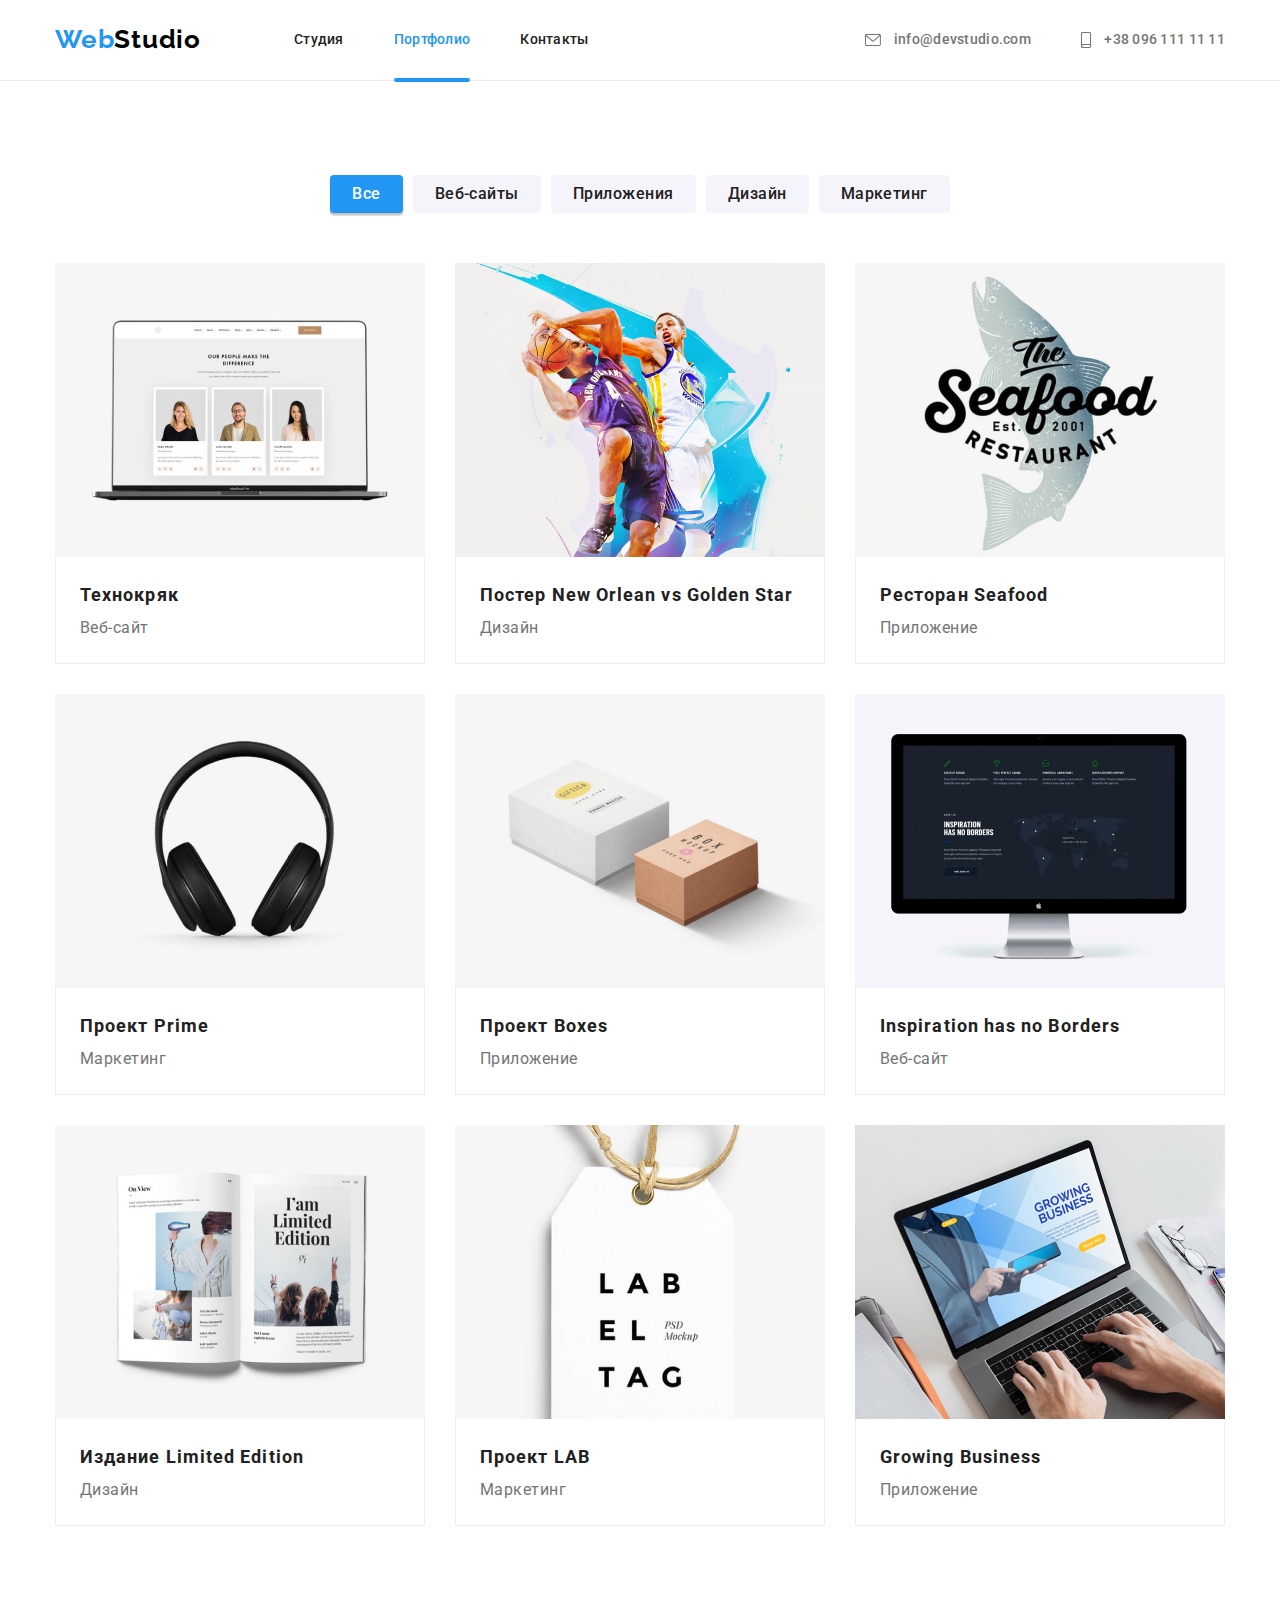
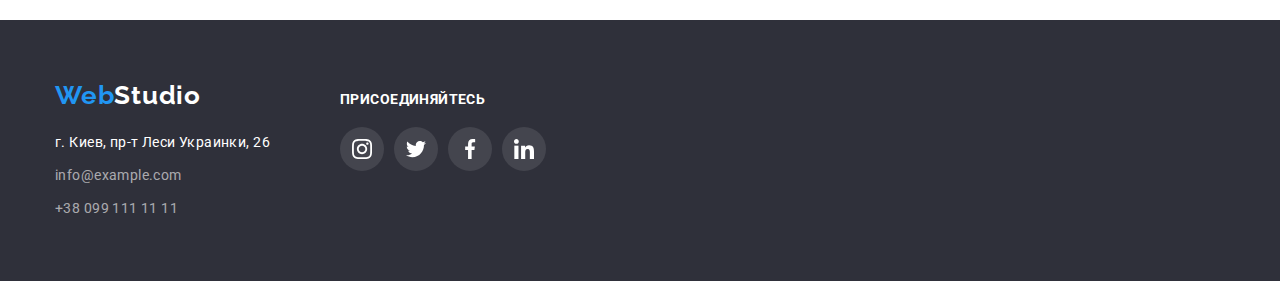
==== portfolio.html @ 3e09c3cd "Копируем файлы из ДЗ-5 в ДЗ-6" ====
<!DOCTYPE html>
<html lang="ru">
<head>
  <meta charset="UTF-8" />
  <meta http-equiv="X-UA-Compatible" content="IE=edge" />
  <meta name="viewport" content="width=device-width, initial-scale=1.0" />
  <link rel="preconnect" href="https://fonts.googleapis.com">
  <link rel="preconnect" href="https://fonts.gstatic.com" crossorigin>
  <link href="https://fonts.googleapis.com/css2?family=Raleway:wght@700&family=Roboto:wght@400;500;700;900&display=swap" rel="stylesheet">
  <title>Document</title>
  <link rel="stylesheet" href="https://cdnjs.cloudflare.com/ajax/libs/modern-normalize/1.0.0/modern-normalize.min.css" />
  <link rel="stylesheet" href="./css/styles.css" />
</head>
<body>
  <!-- Header -->
  <header class="head">
    <div class="head-navigation container">
      <nav class="head-navigation">
        <a href="index.html" lang="en" class="head-navigation-logo link">Web<span class="head-navigation-logo-span">Studio</span></a>
        <ul class="head-navigation-list list">
          <li class="head-navigation-item"><a href="./index.html" class="head-navigation-list-link link">Студия</a></li>
          <li class="head-navigation-item"><a href="./portfolio.html" class="head-navigation-list-link current link">Портфолио</a></li>
          <li class="head-navigation-item"><a href="" class="head-navigation-list-link link">Контакты</a></li>
        </ul>
      </nav>
      <!-- Header contacts -->
      <ul class="head-navigation-contacts list">
        <li class="head-navigation-contacts-item">
          <a href="mailto:info@devstudio.com" class="head-navigation-contacts-link link">
            <svg width="16px" height="12px" class="head-contacts-icon">
              <use href="./images/icons.svg#icon-11"></use>
            </svg>
            info@devstudio.com
          </a>
        </li>
        <li class="head-navigation-contacts-item">
          <a href="tel:+380961111111" class="head-navigation-contacts-link link">
            <svg width="10" height="16" class="head-contacts-icon">
              <use href="./images/icons.svg#icon-12 "></use>
            </svg>
            +38 096 111 11 11
          </a>
        </li>
      </ul>
    </div>
  </header>
  <main class="base">
    <!-- Кнопки -->
    <section class="filter">
      <div class="container">
        <h2 class="title-hide">Фильтр</h2>
        <ul class="btns list">
          <li class="btns-item">
            <button type="button" class="btns-item-klick first">Все</button>
          </li>
          <li class="btns-item">
            <button type="button" class="btns-item-klick">Веб-сайты</button>
          </li>
          <li class="btns-item">
            <button type="button" class="btns-item-klick">Приложения</button>
          </li>
          <li class="btns-item">
            <button type="button" class="btns-item-klick">Дизайн</button>
          </li>
          <li class="btns-item">
            <button type="button" class="btns-item-klick">Маркетинг</button>
          </li>
        </ul> 
        <!-- Работы в портфолио -->
        <ul class="portfolio-list projects list">
          <li class="portfolio-list-item">
            <a class="portfolio-list-item-link link" href="">
              <div class="project-figure">
                <img class="portfolio-list-item-images"
                  src="./images/img_08.jpg"
                  alt="фото-Технокряк"
                  width="370"
                />
                <div class="description-wrapper">
                  <p class="project-description">
                    Ресурс предлагает комплексные предложения с разным уровнем функционала и
                    сервисов. Все это позволит посетителю получить исчерпывающие сведения о
                    компании или частном лице.
                  </p>
                </div>
              </div>
              <div class="portfolio-list-item-content">
                <h3 class="portfolio-list-item-title">Технокряк</h3>
                <p class="portfolio-list-item-description">Веб-сайт</p>
              </div>
            </a>
          </li>
          <li class="portfolio-list-item">
            <a class="portfolio-list-item-link link" href="">
              <div class="project-figure">
                <img class="portfolio-list-item-images"
                  src="./images/img_09.jpg"
                  alt="фото-Постер-New-Orlean-vs-Golden-Star"
                  width="370"
                />
                <div class="description-wrapper">
                  <p class="project-description">
                    Ресурс предлагает комплексные предложения с разным уровнем функционала и
                    сервисов. Все это позволит посетителю получить исчерпывающие сведения о
                    компании или частном лице.
                  </p>
                </div>
              </div>
              <div class="portfolio-list-item-content">
                <h3 class="portfolio-list-item-title">Постер <span lang="en">New Orlean vs Golden Star</span></h3>
                <p class="portfolio-list-item-description">Дизайн</p>
              </div>
            </a>
          </li>
          <li class="portfolio-list-item">
            <a class="portfolio-list-item-link link" href="">
              <div class="project-figure">
                <img class="portfolio-list-item-images"
                  src="./images/img_10.jpg"
                  alt="фото-Ресторан-Seafood"
                  width="370"
                />
                <div class="description-wrapper">
                  <p class="project-description">
                    Ресурс предлагает комплексные предложения с разным уровнем функционала и
                    сервисов. Все это позволит посетителю получить исчерпывающие сведения о
                    компании или частном лице.
                  </p>
                </div>
              </div>
              <div class="portfolio-list-item-content">
                <h3 class="portfolio-list-item-title">Ресторан <span lang="en">Seafood</span></h3>
                <p class="portfolio-list-item-description">Приложение</p>
              </div>
            </a>
          </li>
          <li class="portfolio-list-item">
            <a class="portfolio-list-item-link link" href="">
              <div class="project-figure">
                <img class="portfolio-list-item-images"
                  src="./images/img_11.jpg"
                  alt="фото-Проект-Prime"
                  width="370"
                />
                <div class="description-wrapper">
                  <p class="project-description">
                    Ресурс предлагает комплексные предложения с разным уровнем функционала и
                    сервисов. Все это позволит посетителю получить исчерпывающие сведения о
                    компании или частном лице.
                  </p>
                </div>
              </div>
              <div class="portfolio-list-item-content">
                <h3 class="portfolio-list-item-title">Проект <span lang="en">Prime</span></h3>
                <p class="portfolio-list-item-description">Маркетинг</p>
              </div>
            </a>
          </li>
          <li class="portfolio-list-item">
            <a class="portfolio-list-item-link link" href="">
              <div class="project-figure">
                <img class="portfolio-list-item-images"
                  src="./images/img_12.jpg"
                  alt="фото-Проект-Boxes"
                  width="370"
                />
                <div class="description-wrapper">
                  <p class="project-description">
                    Ресурс предлагает комплексные предложения с разным уровнем функционала и
                    сервисов. Все это позволит посетителю получить исчерпывающие сведения о
                    компании или частном лице.
                  </p>
                </div>
              </div>
              <div class="portfolio-list-item-content">
                <h3 class="portfolio-list-item-title">Проект <span lang="en">Boxes</span></h3>
                <p class="portfolio-list-item-description">Приложение</p>
              </div>
            </a>
          </li>
          <li class="portfolio-list-item">
            <a class="portfolio-list-item-link link" href="">
              <div class="project-figure">
                <img class="portfolio-list-item-images"
                  src="./images/img_13.jpg"
                  alt="фото-Inspiration-has-no-Borders"
                  width="370"
                />
                <div class="description-wrapper">
                  <p class="project-description">
                    Ресурс предлагает комплексные предложения с разным уровнем функционала и
                    сервисов. Все это позволит посетителю получить исчерпывающие сведения о
                    компании или частном лице.
                  </p>
                </div>
              </div>
              <div class="portfolio-list-item-content">
                <h3 lang="en" class="portfolio-list-item-title">Inspiration has no Borders</h3>
                <p class="portfolio-list-item-description">Веб-сайт</p>
              </div>
            </a>
          </li>
          <li class="portfolio-list-item">
            <a class="portfolio-list-item-link link" href="">
              <div class="project-figure">
                <img class="portfolio-list-item-images"
                  src="./images/img_14.jpg"
                  alt="фото-Издание-Limited-Edition"
                  width="370"
                />
                <div class="description-wrapper">
                  <p class="project-description">
                    Ресурс предлагает комплексные предложения с разным уровнем функционала и
                    сервисов. Все это позволит посетителю получить исчерпывающие сведения о
                    компании или частном лице.
                  </p>
                </div>
              </div>
              <div class="portfolio-list-item-content">
                <h3 class="portfolio-list-item-title">Издание <span lang="en">Limited Edition</span></h3>
                <p class="portfolio-list-item-description">Дизайн</p>
              </div>
            </a>
          </li>
          <li class="portfolio-list-item">
            <a class="portfolio-list-item-link link" href="">
              <div class="project-figure">
                <img class="portfolio-list-item-images"
                  src="./images/img_15.jpg"
                  alt="фото-Проект-LAB"
                  width="370"
                />
                <div class="description-wrapper">
                  <p class="project-description">
                    Ресурс предлагает комплексные предложения с разным уровнем функционала и
                    сервисов. Все это позволит посетителю получить исчерпывающие сведения о
                    компании или частном лице.
                  </p>
                </div>
              </div>
              <div class="portfolio-list-item-content">
                <h3 class="portfolio-list-item-title">Проект <span lang="en">LAB</span></h3>
                <p class="portfolio-list-item-description">Маркетинг</p>
              </div>
            </a>
          </li>
          <li class="portfolio-list-item">
            <a class="portfolio-list-item-link link" href="">
              <div class="project-figure">
                <img class="portfolio-list-item-images"
                  src="./images/img_16.jpg"
                  alt="фото-Growing-Business"
                  width="370"
                />
                <div class="description-wrapper">
                  <p class="project-description">
                    Ресурс предлагает комплексные предложения с разным уровнем функционала и
                    сервисов. Все это позволит посетителю получить исчерпывающие сведения о
                    компании или частном лице.
                  </p>
                </div>
              </div>
              <div class="portfolio-list-item-content">
                <h3 lang="en" class="portfolio-list-item-title">Growing Business</h3>
                <p class="portfolio-list-item-description">Приложение</p>
              </div>
            </a>
          </li>
        </ul>
      </div>
    </section>
  </main>
  <!-- Подвал -->
  <footer class="basement">
    <div class="container basement-container">
      <div class="footer-column">
        <a href="index.html" class="basement-link link"><span lang="en">Web<span class="basement-link-span">Studio</span></span></a>
        <address class="basement-adress">
          <p class="basement-adress-post">г. Киев, пр-т Леси Украинки, 26</p>
          <ul class="basement-adress-mt list">
            <li class="basement-adress-item">
              <a href="mailto:info@example.com" class="basement-adress-mt-link link">info@example.com</a>
            </li>
            <li class="basement-adress-item">
              <a href="tel:+380991111111" class="basement-adress-mt-link link">+38 099 111 11 11</a>
            </li>
          </ul>
        </address>
      </div>
      <div class="footer-column">
        <p class="socials-text">Присоединяйтесь</p>
        <ul class="socials-list list">
          <li class="socials-item">
            <a class="socials-link" href="">
              <svg width="20px" height="20px" class="socials-icon">
                <use href="./images/icons.svg#icon-31"></use>
              </svg>
            </a>
          </li>
          <li class="socials-item">
            <a class="socials-link" href="">
              <svg width="20px" height="20px" class="socials-icon">
                <use href="./images/icons.svg#icon-32"></use>
              </svg>
            </a>
          </li>
          <li class="socials-item">
            <a class="socials-link" href="">
              <svg width="20px" height="20px" class="socials-icon">
                <use href="./images/icons.svg#icon-33"></use>
              </svg>
            </a>
          </li>
          <li class="socials-item">
            <a class="socials-link" href="">
              <svg width="20px" height="20px" class="socials-icon">
                <use href="./images/icons.svg#icon-34"></use>
              </svg>
            </a>
          </li>
        </ul>
      </div>
    </div>
  </footer>
</body>
</html>
---- css/styles.css ----
:root {
  --color-head: #212121;
  --color-accent: #2196F3;
  --color-hover: #188CE8;
  --color-black: #000000;
  --color-gray: #757575;
  --color-white: #FFFFFF;
  --color-team: #F5F4FA;
  --color-basement: #2F303A;
  --color-alpha: rgba(255, 255, 255, 0.6);
  --color-icon: #AFB1B8;
  --shadows: 0px 3px 1px rgba(0, 0, 0, 0.1), 0px 1px 2px rgba(0, 0, 0, 0.08), 0px 2px 2px rgba(0, 0, 0, 0.12);
  --transition-time: 250ms;
  --cubic-function: cubic-bezier(0.4, 0, 0.2, 1);
}

body {
  font-family: 'Roboto', sans-serif;
  color: var(--color-white);
  background-color: var(--color-white);
}

/* Доп. класс для снятия подчеркиваний со ссылок */
.link {
  text-decoration: none
}

/* Доп. класс для удаления точек */
.list {
  padding: 0;
  margin: 0;
  list-style: none;
}

p, h1, h2, h3, h4, h5, h6 {
  margin: 0;
}

.container {
  width: 1200px;
  padding: 0 15px;
  margin: 0 auto;
}

img {
  display: block;
  max-width: 100%;
  height: auto;
}

/* ----------HEADER---------- */

.head {
  border-bottom: 1px solid #ececec;
  align-items: center;
}

.head-navigation {
  display: flex;
  align-items: center;
}

.head-navigation-logo {
  display: block;
  font-family: 'Raleway', sans-serif;
  font-weight: 700;
  font-size: 26px;
  line-height: 1.19;
  letter-spacing: 0.03em;
  color: var(--color-accent);
  padding: 24px 0 25px 0;
  margin-right: 93px;
}

.head-navigation-logo-span {
  color: var(--color-black);
}

.head-navigation-list {
  display: block;
  display: flex;
}

.head-navigation-list-link {
  padding: 32px 0;
  display: block;
  font-weight: 500;
  font-size: 14px;
  line-height: 1.14;
  letter-spacing: 0.02em;
  color: var(--color-head);
  position: relative;
  transition: color var(--transition-time) var(--cubic-function);
}

.head-navigation-list-link:hover,
.head-navigation-list-link:focus {
  color: var(--color-accent);
}

.head-navigation-item:not(:last-child) {
  margin-right: 50px;
}

/* Подсветка текущей страницы */
.current {
  color: var(--color-accent);
}

.current::after {
  content: "";
  display: block;
  position: absolute;
  left: 0;
  bottom: -2%;
  width: 100%;
  height: 4px;
  background-color: var(--color-accent);
  border-radius: 2px;
}

/* Модальное окно */

.backdrop {
  position: fixed;
  top: 0;
  left: 0;
  width: 100%;
  height: 100%;
  background-color: rgba(0, 0, 0, 0.2);
}

.backdrop.is-hidden {
  opacity: 0;
  transition: opacity var(--transition-time) var(--cubic-function);
  pointer-events: none;
}

.backdrop.is-hidden .modal-window {
  transform: translate(-50%, -50%) scale(0);
}

.modal-window {
  position: absolute;
  left: 50%;
  top: 50%;
  min-width: 528px;
  min-height: 581px;
  opacity: 1;
  visibility: visible;
  background-color: var(--color-white);
  transform: translate(-50%, -50%) scale(1);
  transition: transform var(--transition-time) var(--cubic-function);
}

.button.close {
  position: absolute;
  right: 8px;
  top: 8px;
  display: flex;
  justify-content: center;
  align-items: center;
  width: 30px;
  height: 30px;
  border: 1px solid rgba(0, 0, 0, 0.1);
  border-radius: 50%;
  cursor: pointer;
  background-color: var(--color-white);
}

/* Контакты */

.head-navigation-contacts {
  display: flex;
  margin-left: auto;
  align-items: center;
}

.head-navigation-contacts-item:not(:last-child) {
  margin-right: 50px;
}

.head-navigation-contacts-link {
  display: block;
  padding-top: 32px;
  padding-bottom: 32px;
  font-weight: 500;
  font-size: 14px;
  line-height: 1.14;  
  letter-spacing: 0.02em;
  color: var(--color-gray);
  transition: color var(--transition-time) var(--cubic-function);
}

.head-navigation-contacts-link:focus,
.head-navigation-contacts-link:hover {
  color: var(--color-accent);
}

.head-contacts-icon {
  margin-right: 10px;
  vertical-align: middle;
  fill: currentColor;
}

/* ----------ГЕРОЙ---------- */

.hero {
  max-width: 1600px;
  height: 600px;
  margin-left: auto;
  margin-right: auto;
  background-image: linear-gradient(
    to right,
    rgba(47, 48, 58, 0.4),
    rgba(47, 48, 58, 0.4)
  ),
  url(../images/img_00.jpg);
  background-position: center;
  background-repeat: no-repeat;
  padding: 200px 0;
  text-align: center;
  background-color: var(--color-basement);
}

.hero-main {
  width: 670px;
  margin: 0 auto 30px auto;
  font-family: 'Roboto';
  font-weight: 900;
  font-size: 44px;
  line-height: 1.36;
  text-align: center;
  letter-spacing: 0.06em;
  text-transform: uppercase;
  color: var(--color-white);
}

.hero-button {
  display: inline-block;
  padding: 10px 32px;
  border-radius: 4px;
  min-width: 200px;
  text-align: center;
  font-family: Inherit;
  font-weight: 700;
  font-size: 16px;
  line-height: 1.88;
  letter-spacing: 0.06em;
  border: none;
  color: var(--color-white);
  background-color: var(--color-accent);
  cursor: pointer;
  transition: background-color var(--transition-time) var(--cubic-function);
}

.hero-button:hover,
.hero-button:focus {
background-color: var(--color-hover);
}

/* ----------НАШИ ПРИИМЦЩЕСТВА---------- */

/* Скрытый заголовок */
.title-hide {
  position: absolute;
  white-space: nowrap;
  width: 1px;
  height: 1px;
  overflow: hidden;
  border: 0;
  padding: 0;
  clip: rect(0 0 0 0);
  clip-path: inset(50%);
  margin: -1px;
}

.benefits {
  background-color: var(--color-white);
  padding-top: 94px;
  padding-bottom: 94px;
}

.benefits-list {
  display: flex;
  justify-content: space-between;
}

.benefits-list-item {
  flex-basis: calc((100% - 3 * 30px) / 4);
}

.benefits-content {
  display: flex;
  width: 270px;
  height: 120px;
  justify-content: center;
  align-items: center;
  background-color: var(--color-team);
  border-radius: 4px;
  margin-bottom: 30px;
}

.benefits-list-item + .benefits-list-item {
  margin-left: 30px;
}

.benefits-list-item-title {
  margin-bottom: 10px;
  font-size: 14px;
  line-height: 1.14;
  letter-spacing: 0.03em;
  text-transform: uppercase;
  color: var(--color-head);
}

.benefits-list-item-text {
  font-size: 14px;
  line-height: 1.71;
  letter-spacing: 0.03em;
  color: var(--color-gray);
}

.benefits-icon {
  border-radius: 4px;
  filter: drop-shadow(0px 4px 4px rgba(0, 0, 0, 0.25));
}

/* ----------ЧЕМ МЫ ЗАНИМАЕМСЯ---------- */

.wawd {
  padding-bottom: 94px;
}

.doing-title {
  margin-bottom: 50px;
  font-size: 36px;
  line-height: 1.17;
  text-align: center;
  letter-spacing: 0.03em;
  color: var(--color-head);
}

.doing-list {
  display: flex;
}

.doing-list-item {
  position: relative;
}

.doing-list-item:not(:last-child) {
  margin-right: 30px;
}

/* 2й вариант */
/* .doing-list-item + .doing-list-item{
  margin-left: 30px;
} */

.galery-description {
  display: flex;
  justify-content: center;
  align-items: center;
  height: 70px;
  width: 100%;
  position: absolute;
  bottom: 0;
  font-weight: 700;
  font-size: 14px;
  line-height: 1.14;
  text-transform: uppercase;
  color: var(--color-white);
  background-color: rgba(47, 48, 58, 0.8);
}

/* ----------НАША КОМАНДА---------- */

.our-team {
  background-color: var(--color-team);
  padding-top: 94px;
  padding-bottom: 94px; 
  }

.team-title {
  margin-bottom: 50px;
  font-size: 36px;
  line-height: 1.17;
  text-align: center;
  letter-spacing: 0.03em;
  color: var(--color-head);
}

.team-list {
  display: flex;
}

.team-list-item {
  min-width: 270px;
  box-shadow: var(--shadows);
  border-radius: 0px 0px 4px 4px;
  background-color: var(--color-white);
}

.team-list-item + .team-list-item {
  margin-left: 30px;
}

.team-content {
  padding-bottom: 30px;
  padding-top: 30px;
}

.team-list-item-teammate {
  margin-bottom: 10px;
  font-weight: 500;
  font-size: 16px;
  line-height: 1.19;
  text-align: center;
  letter-spacing: 0.03em;
  color: var(--color-head);
}

.masters-soc-item:first-child {
  margin-left: 0;
}

.team-list-item-position {
  font-size: 16px;
  line-height: 1.19;
  text-align: center;
  letter-spacing: 0.03em;
  margin-bottom: 16px;
  color: var(--color-gray);   
}

.masters-soc-list {
  display: flex;
  justify-content: center;
}

.masters-soc-item {
  width: 44px;
  height: 44px;
  margin-left: 10px;
}

.masters-soc-link {
  display: flex;
  align-items: center;
  justify-content: center;
  width: 100%;
  height: 100%;
  border-radius: 50%;
}

.our-team .masters-soc-link{
  color: #afb1b8;
  transition: color var(--transition-time) var(--cubic-function),
  background-color var(--transition-time) var(--cubic-function);
}

.master-soc-icon {
  fill: currentColor
}

.our-team .masters-soc-link:hover,
.our-team .masters-soc-link:focus {
  color: var(--color-white);
  background-color: var(--color-accent);
}

/* ---------ПОСТОЯННЫЕ КЛИЕНТЫ---------- */

.clients {
  padding-top: 94px;
  padding-bottom: 94px;
  text-align: center;
}

.clients-title {
  margin-bottom: 50px;
  font-family: "Roboto";
  font-style: normal;
  color: var(--color-head);
  font-weight: 700;
  font-size: 36px;
  line-height: 1.2;
  letter-spacing: 0.03em;
}

.clients-list {
  display: flex;
}

.clients-item + .clients-item {
  margin-left: 30px;
}

.clients-link {
  width: 170px;
  height: 92px;
  display: flex;
  justify-content: center;
  align-items: center;
  border: 1px solid var(--color-icon) ;
  border-radius: 4px;
  color: var(--color-icon);
  outline: transparent;
  transition: color var(--transition-time) var(--cubic-function),
border-color var(--transition-time) var(--cubic-function);
}

.clients-icon {
  display: flex;
  fill: rgba(175, 177, 184, 1)
}

.clients-link:hover,
.clients-link:focus {
color: var(--color-accent);
border-color: var(--color-accent);
}

.clients-link:hover .clients-icon,
.clients-link:focus .clients-icon {
  fill: var(--color-accent);
}

/* 2-я страница */

/* ----------Портфолио---------- */

.filter {
  padding: 94px 0;
}

.btns {
  display: flex;
  justify-content: center;
  margin-bottom: 50px;
}

.btns-item + .btns-item {
  margin-left: 10px;
}

.btns-item-klick {
  font-family: Inherit;
  font-weight: 500;
  font-size: 16px;  
  line-height: 1.6;
  letter-spacing: 0.03em;
  color: var(--color-head);
  background-color: var(--color-team);
  cursor: pointer;
  text-align: center;
  border: 0;
  border-radius: 4px;
  padding: 6px 22px;
  transition: color var(--transition-time) var(--cubic-function),
  box-shadow var(--transition-time) var(--cubic-function),
  background-color var(--transition-time) var(--cubic-function);
}

/* Подсветка первой кнопки */
.first {
  box-shadow: var(--shadows);
  color: var(--color-white);
  background-color: var(--color-accent);
}

.btns-item-klick:hover,
.btns-item-klick:focus {
  box-shadow: var(--shadows);
  background-color: var(--color-accent);
  color: var(--color-white);
}

/* Карточки в портфолио */

.portfolio-list {
  display: flex;
  flex-wrap: wrap;
  margin-top: -30px;
  margin-left: -30px;
}

.portfolio-list-item {
  flex-basis: calc(100% / 3 - 30px);
  margin-top: 30px;
  margin-left: 30px; 
}

.portfolio-list-item-link {
  display: block;
  transition: box-shadow var(--transition-time) var(--cubic-function);
} 

.portfolio-list-item-link:hover,
.portfolio-list-item-link:focus {
  box-shadow: 0px 1px 1px rgba(0, 0, 0, 0.12), 0px 4px 4px rgba(0, 0, 0, 0.06),
    1px 4px 6px rgba(0, 0, 0, 0.16);
}

.portfolio-list-item-link:hover .description-wrapper,
.portfolio-list-item-link:focus .description-wrapper {
  transform: translateY(0);
}

.project-figure {
  position: relative;
  overflow: hidden;
}

.portfolio-list-item-images {
  display: block;
  width: 100%;
  height: 100%;
}

.description-wrapper {
  display: flex;
  justify-content: center;
  align-items: center;
  position: absolute;
  top: 0;
  width: 100%;
  height: 100%;
  transform: translateY(101%);
  transition: transform var(--transition-time) var(--cubic-function);
  background-color: rgba(33, 150, 243, 0.9);
}

.project-description {
  width: 322px;
  font-size: 18px;
  line-height: 1.56;
  color: var(--color-white);
}

.portfolio-list-item-content {
  padding: 20px 24px;
  border-bottom: 1px solid #EEEEEE;
  border-left: 1px solid #EEEEEE;
  border-right: 1px solid #EEEEEE;
}

.portfolio-list-item-title {
  font-size: 18px;
  line-height: 2;
  letter-spacing: 0.06em;
  color: var(--color-head);
}

.portfolio-list-item-description {
  font-size: 16px;
  line-height: 1.88;
  letter-spacing: 0.03em;
  color: var(--color-gray);
}

/* ----------ПОДВАЛ---------- */

.basement {
  padding-top: 60px;
  padding-bottom: 60px;
  background-color: var(--color-basement);
}

.basement-container {
  display: flex;
  align-items: baseline;
}

.basement-link {
  display: inline-block;
  margin-bottom: 20px;
  font-family: 'Raleway';
  font-weight: 700;
  font-size: 26px;
  line-height: 1.19;
  letter-spacing: 0.03em;
  color: var(--color-accent);
}

.basement-link-span {
  display: inline-block;
  color: var(--color-white);
}

.basement-adress-post {
  margin-bottom: 9px;
  display: block;
  font-style: normal;
  font-size: 14px;
  line-height: 1.71;
  letter-spacing: 0.03em;
  color: var(--color-white);
}

.basement-adress-mt-link {
  font-style: normal;
  font-size: 14px;
  line-height: 1.71;
  letter-spacing: 0.03em;
  color: var(--color-alpha);
  transition: color var(--transition-time) var(--cubic-function);
}

.basement-adress-item:not(:last-child) {
  margin-bottom: 9px;
}

.basement-adress-mt-link:hover,
.basement-adress-mt-link:focus {
  color: var(--color-accent);
}

.footer-column + .footer-column {
  margin-left: 70px;
}

.socials-text {
  color: var(--color-white);
  font-weight: 700;
  font-size: 14px;
  line-height: 1.15;
  letter-spacing: 0.03em;
  text-transform: uppercase;
  margin-bottom: 20px;
}

.socials-list {
  display: flex;
}

.socials-item {

}

.socials-item + .socials-item {
  margin-left: 10px;
}

.socials-link {
  width: 44px;
  height: 44px;
  display: flex;
  justify-content: center;
  align-items: center;
  border-radius: 50%;
  color: var(--color-white);
  background-color: rgba(255, 255, 255, 0.1);
  transition: background-color var(--transition-time) var(--cubic-function);
}

.socials-link:hover,
.socials-link:focus {
  background-color: var(--color-accent);
}

.socials-link:hover .socials-icon,
.socials-link:focus .socials-icon {
  fill: var(--color-white);
}

.socials-icon {
  width: 20px;
  height: 20px;
  fill: var(--color-white);
}
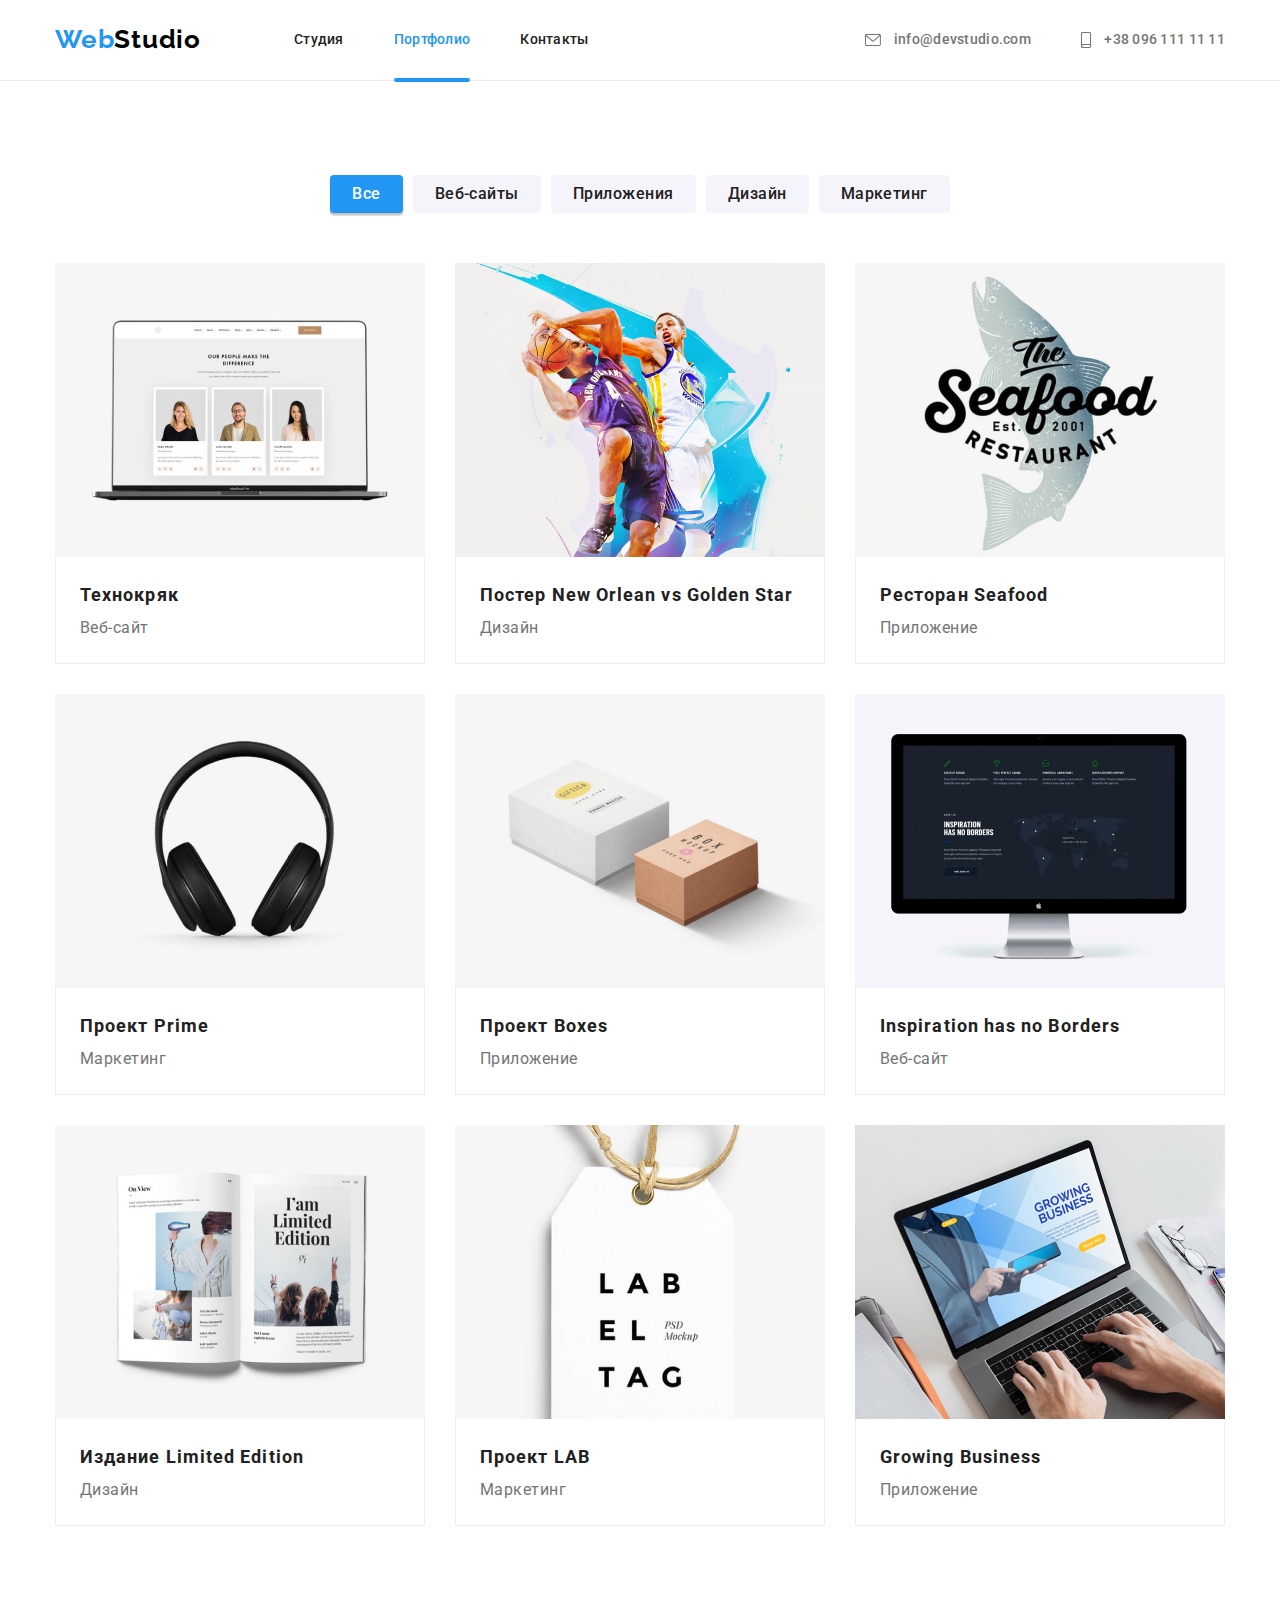
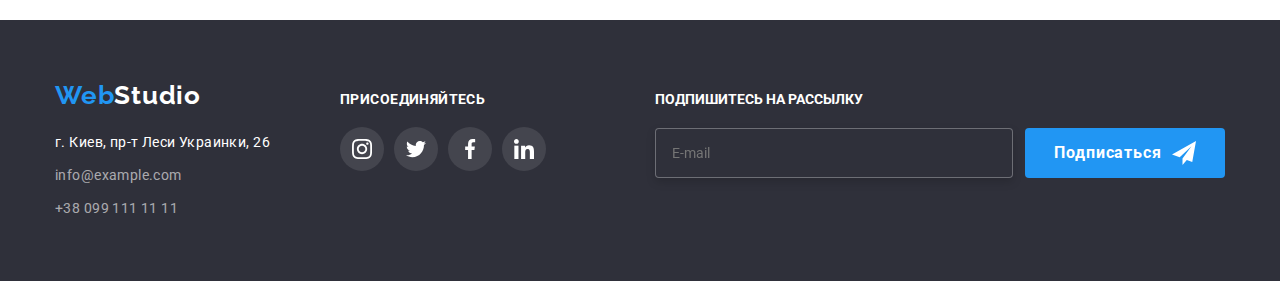
==== commit 18f71211: "Внесение правок" ====
--- a/portfolio.html
+++ b/portfolio.html
@@ -20,15 +20,15 @@
         <ul class="head-navigation-list list">
           <li class="head-navigation-item"><a href="./index.html" class="head-navigation-list-link link">Студия</a></li>
           <li class="head-navigation-item"><a href="./portfolio.html" class="head-navigation-list-link current link">Портфолио</a></li>
-          <li class="head-navigation-item"><a href="" class="head-navigation-list-link link">Контакты</a></li>
+          <li class="head-navigation-item"><a href="#" class="head-navigation-list-link link">Контакты</a></li>
         </ul>
       </nav>
       <!-- Header contacts -->
       <ul class="head-navigation-contacts list">
         <li class="head-navigation-contacts-item">
           <a href="mailto:info@devstudio.com" class="head-navigation-contacts-link link">
-            <svg width="16px" height="12px" class="head-contacts-icon">
-              <use href="./images/icons.svg#icon-11"></use>
+            <svg width="16" height="12" class="head-contacts-icon">
+              <use href="./images/icons.svg#icon-mail"></use>
             </svg>
             info@devstudio.com
           </a>
@@ -36,7 +36,7 @@
         <li class="head-navigation-contacts-item">
           <a href="tel:+380961111111" class="head-navigation-contacts-link link">
             <svg width="10" height="16" class="head-contacts-icon">
-              <use href="./images/icons.svg#icon-12 "></use>
+              <use href="./images/icons.svg#icon-phone"></use>
             </svg>
             +38 096 111 11 11
           </a>
@@ -65,11 +65,11 @@
           <li class="btns-item">
             <button type="button" class="btns-item-klick">Маркетинг</button>
           </li>
-        </ul> 
+        </ul>
         <!-- Работы в портфолио -->
         <ul class="portfolio-list projects list">
           <li class="portfolio-list-item">
-            <a class="portfolio-list-item-link link" href="">
+            <a class="portfolio-list-item-link link" href="#">
               <div class="project-figure">
                 <img class="portfolio-list-item-images"
                   src="./images/img_08.jpg"
@@ -91,7 +91,7 @@
             </a>
           </li>
           <li class="portfolio-list-item">
-            <a class="portfolio-list-item-link link" href="">
+            <a class="portfolio-list-item-link link" href="#">
               <div class="project-figure">
                 <img class="portfolio-list-item-images"
                   src="./images/img_09.jpg"
@@ -113,7 +113,7 @@
             </a>
           </li>
           <li class="portfolio-list-item">
-            <a class="portfolio-list-item-link link" href="">
+            <a class="portfolio-list-item-link link" href="#">
               <div class="project-figure">
                 <img class="portfolio-list-item-images"
                   src="./images/img_10.jpg"
@@ -135,7 +135,7 @@
             </a>
           </li>
           <li class="portfolio-list-item">
-            <a class="portfolio-list-item-link link" href="">
+            <a class="portfolio-list-item-link link" href="#">
               <div class="project-figure">
                 <img class="portfolio-list-item-images"
                   src="./images/img_11.jpg"
@@ -157,7 +157,7 @@
             </a>
           </li>
           <li class="portfolio-list-item">
-            <a class="portfolio-list-item-link link" href="">
+            <a class="portfolio-list-item-link link" href="#">
               <div class="project-figure">
                 <img class="portfolio-list-item-images"
                   src="./images/img_12.jpg"
@@ -179,7 +179,7 @@
             </a>
           </li>
           <li class="portfolio-list-item">
-            <a class="portfolio-list-item-link link" href="">
+            <a class="portfolio-list-item-link link" href="#">
               <div class="project-figure">
                 <img class="portfolio-list-item-images"
                   src="./images/img_13.jpg"
@@ -201,7 +201,7 @@
             </a>
           </li>
           <li class="portfolio-list-item">
-            <a class="portfolio-list-item-link link" href="">
+            <a class="portfolio-list-item-link link" href="#">
               <div class="project-figure">
                 <img class="portfolio-list-item-images"
                   src="./images/img_14.jpg"
@@ -223,7 +223,7 @@
             </a>
           </li>
           <li class="portfolio-list-item">
-            <a class="portfolio-list-item-link link" href="">
+            <a class="portfolio-list-item-link link" href="#">
               <div class="project-figure">
                 <img class="portfolio-list-item-images"
                   src="./images/img_15.jpg"
@@ -245,7 +245,7 @@
             </a>
           </li>
           <li class="portfolio-list-item">
-            <a class="portfolio-list-item-link link" href="">
+            <a class="portfolio-list-item-link link" href="#">
               <div class="project-figure">
                 <img class="portfolio-list-item-images"
                   src="./images/img_16.jpg"
@@ -273,7 +273,7 @@
   <!-- Подвал -->
   <footer class="basement">
     <div class="container basement-container">
-      <div class="footer-column">
+      <div class="address-container">
         <a href="index.html" class="basement-link link"><span lang="en">Web<span class="basement-link-span">Studio</span></span></a>
         <address class="basement-adress">
           <p class="basement-adress-post">г. Киев, пр-т Леси Украинки, 26</p>
@@ -287,40 +287,54 @@
           </ul>
         </address>
       </div>
-      <div class="footer-column">
+      <div class="socials">
         <p class="socials-text">Присоединяйтесь</p>
         <ul class="socials-list list">
           <li class="socials-item">
-            <a class="socials-link" href="">
-              <svg width="20px" height="20px" class="socials-icon">
-                <use href="./images/icons.svg#icon-31"></use>
+            <a class="socials-link" href="#">
+              <svg width="20" height="20" class="socials-icon">
+                <use href="./images/icons.svg#icon-instagram"></use>
               </svg>
             </a>
           </li>
           <li class="socials-item">
-            <a class="socials-link" href="">
-              <svg width="20px" height="20px" class="socials-icon">
-                <use href="./images/icons.svg#icon-32"></use>
+            <a class="socials-link" href="#">
+              <svg width="20" height="20" class="socials-icon">
+                <use href="./images/icons.svg#icon-twitter"></use>
               </svg>
             </a>
           </li>
           <li class="socials-item">
-            <a class="socials-link" href="">
-              <svg width="20px" height="20px" class="socials-icon">
-                <use href="./images/icons.svg#icon-33"></use>
+            <a class="socials-link" href="#">
+              <svg width="20" height="20" class="socials-icon">
+                <use href="./images/icons.svg#icon-facebook"></use>
               </svg>
             </a>
           </li>
           <li class="socials-item">
-            <a class="socials-link" href="">
-              <svg width="20px" height="20px" class="socials-icon">
-                <use href="./images/icons.svg#icon-34"></use>
+            <a class="socials-link" href="#">
+              <svg width="20" height="20" class="socials-icon">
+                <use href="./images/icons.svg#icon-linkedin"></use>
               </svg>
             </a>
           </li>
         </ul>
       </div>
+      <div class="subscribe">
+        <strong class="subscribe-title">Подпишитесь на рассылку</strong>
+        <form class="subscribe-form">
+          <label>
+            <input type="email" name="email" placeholder="E-mail" class="email-field" />
+          </label>
+          <button class="subscribe-button" type="submit">
+            Подписаться
+            <svg class="send-icon" width="24" height="24">
+              <use href="./images/icons.svg#icon-modal-send"></use>
+            </svg>
+          </button>
+        </form>
+      </div>
     </div>
-  </footer>
+  </footer> 
 </body>
 </html>
--- a/css/styles.css
+++ b/css/styles.css
@@ -12,6 +12,8 @@
   --shadows: 0px 3px 1px rgba(0, 0, 0, 0.1), 0px 1px 2px rgba(0, 0, 0, 0.08), 0px 2px 2px rgba(0, 0, 0, 0.12);
   --transition-time: 250ms;
   --cubic-function: cubic-bezier(0.4, 0, 0.2, 1);
+  --modal-border-color: rgba(33, 33, 33, 0.2);
+  --modal-placeholder-color: rgba(117, 117, 117, 0.5);
 }
 
 body {
@@ -117,55 +119,6 @@
   height: 4px;
   background-color: var(--color-accent);
   border-radius: 2px;
-}
-
-/* Модальное окно */
-
-.backdrop {
-  position: fixed;
-  top: 0;
-  left: 0;
-  width: 100%;
-  height: 100%;
-  background-color: rgba(0, 0, 0, 0.2);
-}
-
-.backdrop.is-hidden {
-  opacity: 0;
-  transition: opacity var(--transition-time) var(--cubic-function);
-  pointer-events: none;
-}
-
-.backdrop.is-hidden .modal-window {
-  transform: translate(-50%, -50%) scale(0);
-}
-
-.modal-window {
-  position: absolute;
-  left: 50%;
-  top: 50%;
-  min-width: 528px;
-  min-height: 581px;
-  opacity: 1;
-  visibility: visible;
-  background-color: var(--color-white);
-  transform: translate(-50%, -50%) scale(1);
-  transition: transform var(--transition-time) var(--cubic-function);
-}
-
-.button.close {
-  position: absolute;
-  right: 8px;
-  top: 8px;
-  display: flex;
-  justify-content: center;
-  align-items: center;
-  width: 30px;
-  height: 30px;
-  border: 1px solid rgba(0, 0, 0, 0.1);
-  border-radius: 50%;
-  cursor: pointer;
-  background-color: var(--color-white);
 }
 
 /* Контакты */
@@ -508,12 +461,12 @@
   color: var(--color-icon);
   outline: transparent;
   transition: color var(--transition-time) var(--cubic-function),
-border-color var(--transition-time) var(--cubic-function);
+    border-color var(--transition-time) var(--cubic-function);
 }
 
 .clients-icon {
   display: flex;
-  fill: rgba(175, 177, 184, 1)
+  fill: currentColor;
 }
 
 .clients-link:hover,
@@ -527,7 +480,7 @@
   fill: var(--color-accent);
 }
 
-/* 2-я страница */
+/* __________2-я страница__________ */
 
 /* ----------Портфолио---------- */
 
@@ -559,8 +512,8 @@
   border-radius: 4px;
   padding: 6px 22px;
   transition: color var(--transition-time) var(--cubic-function),
-  box-shadow var(--transition-time) var(--cubic-function),
-  background-color var(--transition-time) var(--cubic-function);
+    box-shadow var(--transition-time) var(--cubic-function),
+    background-color var(--transition-time) var(--cubic-function);
 }
 
 /* Подсветка первой кнопки */
@@ -589,7 +542,7 @@
 .portfolio-list-item {
   flex-basis: calc(100% / 3 - 30px);
   margin-top: 30px;
-  margin-left: 30px; 
+  margin-left: 30px;
 }
 
 .portfolio-list-item-link {
@@ -663,14 +616,21 @@
 /* ----------ПОДВАЛ---------- */
 
 .basement {
-  padding-top: 60px;
-  padding-bottom: 60px;
+  padding: 60px 0;
   background-color: var(--color-basement);
+  font-weight: 400;
+  font-size: 14px;
+  line-height: 1.71;
+  background-color: var(--color-basement);
 }
 
 .basement-container {
   display: flex;
   align-items: baseline;
+}
+
+.address-container {
+  margin-right: 70px;
 }
 
 .basement-link {
@@ -689,10 +649,13 @@
   color: var(--color-white);
 }
 
+.basement-adress {
+  display: block;
+  font-style: normal;
+}
+
 .basement-adress-post {
   margin-bottom: 9px;
-  display: block;
-  font-style: normal;
   font-size: 14px;
   line-height: 1.71;
   letter-spacing: 0.03em;
@@ -700,7 +663,6 @@
 }
 
 .basement-adress-mt-link {
-  font-style: normal;
   font-size: 14px;
   line-height: 1.71;
   letter-spacing: 0.03em;
@@ -717,11 +679,14 @@
   color: var(--color-accent);
 }
 
-.footer-column + .footer-column {
-  margin-left: 70px;
+/* ПРИСОЕДИНЯЙТЕСЬ */
+
+.socials {
+  margin-right: auto;
 }
 
 .socials-text {
+  display: block;
   color: var(--color-white);
   font-weight: 700;
   font-size: 14px;
@@ -733,10 +698,6 @@
 
 .socials-list {
   display: flex;
-}
-
-.socials-item {
-
 }
 
 .socials-item + .socials-item {
@@ -769,4 +730,285 @@
   width: 20px;
   height: 20px;
   fill: var(--color-white);
+}
+
+/* ПОДПИШИТЕСЬ НА РАССЫЛКУ */
+
+.subscribe-form {
+  display: flex;
+  align-items: flex-end;
+}
+
+.subscribe label {
+  width: 358px;
+  margin-right: 12px;
+}
+
+.subscribe-title {
+  display: block;
+  font-size: 14px;
+  line-height: 1.14;
+  font-weight: 700;
+  text-transform: uppercase;
+  margin-bottom: 20px;
+}
+
+.basement .email-field {
+  color: var(--color-white);
+  width: 358px;
+  height: 50px;
+  padding: 15px 16px;
+  border-radius: 4px;
+  border: 1px solid rgba(255, 255, 255, 0.3);
+  filter: drop-shadow(0px 4px 4px rgba(0, 0, 0, 0.15));
+  background-color: #2f303a;
+}
+
+.subscribe-button {
+  display: flex;
+  align-items: center;
+  justify-content: center;
+  padding: 0;
+  width: 200px;
+  height: 50px;
+  border: none;
+  border-radius: 4px;
+  font-weight: 700;
+  font-size: 16px;
+  line-height: 1.67;
+  letter-spacing: 0.06em;
+  color: var(--color-white);
+  background-color: #2196f3;
+  box-shadow: var(--box-shadow);
+  cursor: pointer;
+}
+
+.send-icon {
+  margin-left: 10px;
+}
+
+
+
+
+
+/* Модальное окно */
+
+.backdrop {
+  position: fixed;
+  top: 0;
+  left: 0;
+  width: 100%;
+  height: 100%;
+  background-color: rgba(0, 0, 0, 0.2);
+}
+
+.backdrop.is-hidden {
+  opacity: 0;
+  transition: opacity var(--transition-time) var(--cubic-function);
+  visibility: hidden;
+  pointer-events: none;
+}
+
+.backdrop.is-hidden .modal-window {
+  transform: translate(-50%, -50%) scale(0);
+}
+
+.modal-window {
+  position: fixed;
+  left: 50%;
+  top: 50%;
+  width: 528px;
+  height: 581px;
+  opacity: 1;
+  visibility: visible;
+  padding: 40px; 
+  background-color: var(--color-white);
+  transform: translate(-50%, -50%) scale(1);
+  transition: transform var(--transition-time) var(--cubic-function);
+}
+
+.button.close {
+  position: absolute;
+  right: 8px;
+  top: 8px;
+  display: flex;
+  justify-content: center;
+  align-items: center;
+  width: 30px;
+  height: 30px;
+  border: 1px solid rgba(0, 0, 0, 0.1);
+  border-radius: 50%;
+  cursor: pointer;
+  background-color: var(--color-white);
+  transition: color var(--transition-time) var(--cubic-function),
+  border-color var(--transition-time) var(--cubic-function);
+}
+
+.button.close:hover,
+.button.close:focus {
+  color: var(--color-accent);
+  outline: transparent;
+  border-color: var(--color-accent);
+}
+
+.close-icon {
+  fill: currentColor;
+}
+
+.modal-title {
+  font-weight: 700;
+  font-size: 20px;
+  line-height: 1.15;
+  text-align: center;
+  align-items: center;
+  justify-content: center;
+  letter-spacing: 0.03em;
+  color: var(--color-head);
+}
+
+/* Форма модального окна */
+.modal-form {
+  display: flex;
+  flex-direction: column;
+  color: var(--color-white);
+  margin-top: 12px;
+}
+
+.modal-label {
+  cursor: pointer;
+  display: flex;
+  flex-direction: column;
+  font-weight: 400;
+  font-size: 12px;
+  line-height: 1.17;
+  letter-spacing: 0.01em;
+  color: var(--color-gray);
+}
+
+.modal-label:not(:first-child) {
+  margin-top: 10px;
+}
+
+.modal-input {
+  display: inline-block;
+  position: relative;
+  color: var(--color-head);
+  margin-top: 4px;
+}
+
+.input-field {
+  width: 100%;
+  height: 40px;
+  padding: 12px 42px;
+  border-radius: 4px;
+  border: 1px solid var(--modal-border-color);
+  cursor: pointer;
+  transition: border-color var(--transition-time) var(--cubic-function);
+}
+
+.input-icon {
+  position: absolute;
+  top: 11px;
+  left: 12px;
+  fill: currentColor;
+  transition: fill var(--transition-time) var(--cubic-function);
+}
+
+.modal-label:hover .input-field,
+.modal-label:hover .comment-area {
+  border-color: var(--color-accent);
+}
+
+.input-field:focus,
+.comment-area:focus {
+  border-color: var(--color-accent);
+  outline: transparent;
+}
+
+.modal-label:hover .input-icon,
+.input-field:focus + .input-icon {
+  fill: var(--color-accent);
+}
+
+.comment-area {
+  width: 100%;
+  padding: 12px 16px;
+  border: 1px solid var(--modal-border-color);
+  border-radius: 4px;
+  resize: none;
+  margin-top: 4px;
+}
+
+.comment-area::placeholder {
+  font-weight: 400;
+  font-size: 14px;
+  line-height: 1.14;
+  letter-spacing: 0.01em;
+  color: var(--modal-placeholder-color);
+}
+
+.agreement {
+  display: flex;
+  justify-content: center;
+  align-items: center;
+  margin-top: 20px;
+}
+
+.check-icon {
+  display: inline-flex;
+  width: 16px;
+  height: 15px;
+  margin-right: 7px;
+  background-image: url(../images/check-disable.svg);
+  background-repeat: no-repeat;
+  background-size: cover;
+  background-position: center;
+  border: none;
+  transition: background-image var(--transition-time) var(--cubic-function);
+}
+
+.check-input:hover + .check-icon,
+.check-input:focus + .check-icon {
+  border: 2px solid var(--color-accent);
+  border-radius: 2px;
+  background-image: none;
+}
+
+.check-input:checked + .check-icon {
+  border: none;
+  background-image: url(../images/check-active.svg);
+}
+
+.agreement-text {
+  font-size: 14px;
+  line-height: 1.71;
+  color: var(--color-gray);
+}
+
+.agreement-link {
+  color: var(--action-color);
+  outline-color: transparent;
+  transition: outline-color var(--primary-transition-time) var(--primary-cubic-function);
+}
+
+.agreement-link:focus {
+  outline-color: var(--color-accent);
+}
+
+.submit-button {
+  align-self: center;
+  width: 200px;
+  height: 50px;
+  border-radius: 4px;
+  box-shadow: var(--shadows);
+  color: var(--background-color);
+  background-color: var(--color-hover);
+  padding: 0;
+  border: 0;
+  cursor: pointer;
+  font-weight: 700;
+  font-size: 16px;
+  line-height: 1.9;
+  letter-spacing: 0.06em;
+  margin-top: 30px;
 }